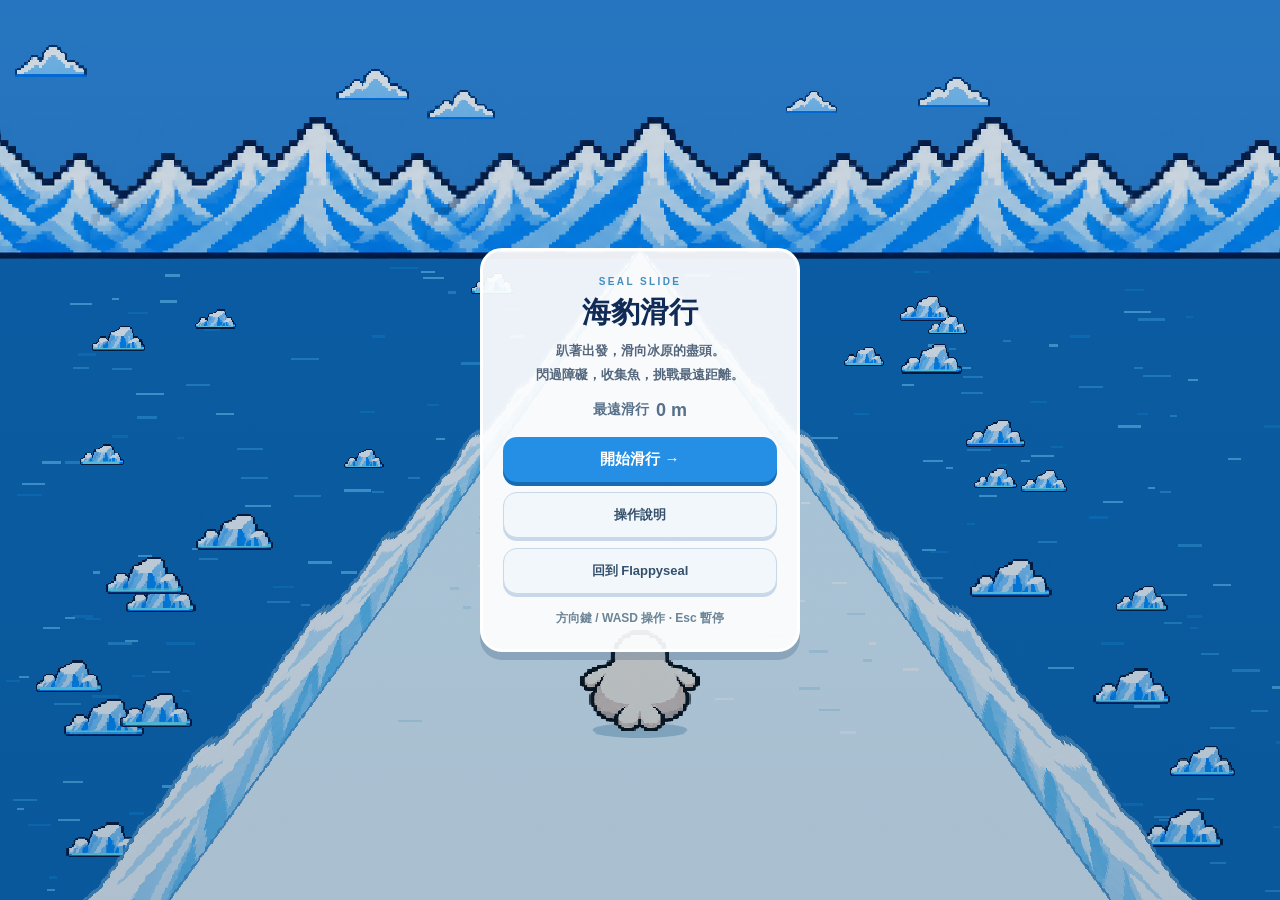
==== seal-slide/index.html @ c9fe53b2 "Release FlappySeal v1.2.0 with Seal Slide" ====
<!doctype html>
<html lang="zh-Hant">
<head>
  <meta charset="UTF-8">
  <meta name="viewport" content="width=device-width, initial-scale=1, viewport-fit=cover">
  <meta name="theme-color" content="#267cce">
  <meta http-equiv="Content-Security-Policy" content="default-src 'self'; script-src 'self'; style-src 'self'; img-src 'self'; connect-src 'none'; object-src 'none'; base-uri 'none'">
  <title>海豹滑行 · Seal Slide</title>
  <link rel="stylesheet" href="style.css?v=slide-hud-19">
</head>
<body class="slide-page">
  <main id="slide-host" aria-label="海豹滑行遊戲"></main>
  <script src="core.js?v=slide-hud-19"></script>
  <script src="slide.js?v=slide-hud-19"></script>
  <script src="standalone.js"></script>
</body>
</html>
---- seal-slide/style.css ----
.slide-page { margin:0; background:#123c6c; overflow:hidden; }
.slide-page #slide-host { width:100%; height:100dvh; }
.game-wrap.slide-active > :not(.seal-slide) { visibility:hidden; }
.seal-slide, .seal-slide * { box-sizing:border-box; }
.seal-slide { position:absolute; inset:0; z-index:10; isolation:isolate; overflow:hidden; background:#2581d8; touch-action:none; color:#102b55; font-family:'Nunito','Noto Sans TC',sans-serif; }
.seal-slide[hidden], .seal-slide [hidden] { display:none!important; }
.seal-slide canvas { display:block; width:100%; height:100%; image-rendering:pixelated; }
.slide-hud { position:absolute; top:max(14px,env(safe-area-inset-top)); left:50%; transform:translateX(-50%); width:calc(100% - 28px); max-width:680px; display:grid; grid-template-columns:1fr 1.5fr 1fr; align-items:start; gap:8px; pointer-events:none; }
.slide-vitals { display:flex; align-items:flex-start; flex-direction:column; gap:7px; }
.slide-panel { background:#102b55df; border:2px solid #fff; box-shadow:0 3px 0 #102b5550; padding:7px 11px; border-radius:11px; color:#fff; font-weight:900; }
.slide-vitals .slide-panel { display:flex; gap:8px; align-items:center; font-size:19px; min-width:92px; }
.slide-icon { font-size:24px; line-height:1; color:#ff766c; text-shadow:2px 2px #7d3040; }
.slide-fish-icon { color:#ffb084; font-size:21px; text-shadow:none; }
.seal-slide canvas.slide-fish-icon { width:27px; height:19px; flex:none; }
.slide-speed-control { margin:0 0 18px; padding:12px; border:1px solid #c8d8e8; border-radius:12px; background:#f2f7fc; text-align:left; }
.slide-speed-control label { display:flex; justify-content:space-between; gap:8px; font-size:13px; font-weight:900; color:#35516b; }
.slide-speed-control output { color:#176bb2; white-space:nowrap; }
.slide-speed-control input { display:block; width:100%; margin:11px 0 8px; accent-color:#258fe5; cursor:pointer; }
.slide-speed-control small { display:block; color:#6c8496; font-size:10px; line-height:1.6; }
.slide-distance { text-align:center; padding:0 4px; background:none; border:0; box-shadow:none; text-shadow:0 2px 0 #123460; }
.slide-distance strong { display:block; font-size:35px; line-height:1.1; white-space:nowrap; }
.slide-distance small { display:block; margin-top:5px; font-size:11px; color:#fff; white-space:nowrap; }
.slide-tools { display:flex; justify-content:flex-end; gap:6px; pointer-events:auto; }
.seal-slide button { cursor:pointer; font:inherit; color:inherit; -webkit-tap-highlight-color:transparent; }
.slide-tools button { position:relative; width:36px; height:36px; padding:0; background:#102b55df; border:2px solid #fff; border-radius:11px; color:#fff; font-size:19px; font-weight:900; box-shadow:0 3px 0 #102b5550; }
.slide-tools .slide-sound { width:36px; font-size:18px; }
.slide-sound[aria-pressed="true"] { background:#176bb2; }
.slide-sound[aria-pressed="false"]::after { content:""; position:absolute; width:20px; height:2px; background:currentColor; left:6px; top:15px; transform:rotate(-45deg); }
.seal-slide button:focus-visible, .seal-slide a:focus-visible { outline:3px solid #176bb2; outline-offset:4px; }
.slide-modal { position:absolute; inset:0; display:grid; place-items:center; padding:20px; background:linear-gradient(#073b6630,#073b6650); overflow:auto; }
.slide-card { width:min(100%,320px); margin:auto; padding:25px 20px 19px; text-align:center; background:#ffffffeb; border:3px solid #fff; border-radius:22px; box-shadow:0 8px 0 #14396235; }
.slide-eyebrow { color:#438ec0; font-size:10px; font-weight:900; letter-spacing:.24em; }
.slide-card h1 { margin:8px 0 9px; color:#102b55; font-size:29px; line-height:1.2; font-weight:900; }
.slide-card p { margin:0 0 14px; font-size:13px; color:#53667c; line-height:1.8; font-weight:700; }
.slide-card .slide-best { display:flex; justify-content:center; align-items:center; gap:7px; margin:0 0 16px; padding:0; color:#58718a; font-size:14px; font-weight:900; }
.slide-best strong { color:inherit; font-size:18px; font-weight:900; }
.slide-actions { display:grid; gap:10px; }
.slide-actions button { width:100%; border:0; border-radius:14px; background:#258fe5; color:#fff; padding:13px 16px; font-size:15px; font-weight:900; box-shadow:0 4px 0 #176bb2; }
.slide-actions button.secondary { background:#f2f7fc; color:#35516b; border:1px solid #c8d8e8; box-shadow:0 3px 0 #c8d8e8; font-size:13px; }
.slide-actions button:active { transform:translateY(3px); box-shadow:0 1px 0 #176bb2; }
.slide-card .slide-footnote { margin:14px 0 0; font-size:12px; color:#6c8496; font-weight:700; }
.slide-card .slide-result { color:#102b55; font-size:40px; font-weight:900; margin:12px 0; }
.slide-instructions { display:grid; grid-template-columns:1fr 1fr; gap:8px; margin:20px 0; text-align:left; }
.slide-instructions div { background:#e1f3ff; border:1px solid #c8d8e8; border-radius:10px; padding:10px; font-size:12px; line-height:1.8; color:#53667c; }
.slide-instructions b { display:block; color:#176bb2; }
.slide-toast { position:absolute; left:50%; bottom:max(22px,env(safe-area-inset-bottom)); transform:translateX(-50%); width:max-content; max-width:calc(100% - 30px); padding:12px 18px; background:#ffffffeb; border:3px solid #fff; border-radius:14px; box-shadow:0 4px 0 #14396235; color:#53667c; text-align:center; font-size:13px; font-weight:800; line-height:1.7; pointer-events:none; }
.slide-toast strong { display:block; font-size:18px; color:#102b55; }
.slide-toast small { display:block; color:#6c8496; font-size:11px; }
.slide-live { position:absolute; width:1px; height:1px; overflow:hidden; clip-path:inset(50%); }
@media(max-width:390px) { .slide-hud { gap:5px; width:calc(100% - 20px); }.slide-panel { padding:6px 7px; }.slide-vitals .slide-panel { font-size:16px; min-width:75px; }.slide-tools { gap:4px; }.slide-distance small { font-size:9px; } }
@media(max-height:500px) { .slide-card { padding:15px 22px; width:min(100%,360px); }.slide-card h1 { font-size:25px; margin:6px 0; }.slide-card p { margin:6px 0 10px; }.slide-card .slide-best { margin:10px 0; padding:7px; }.slide-actions { gap:6px; }.slide-actions button { padding:8px; }.slide-card .slide-footnote { margin-top:10px; }.slide-instructions { margin:10px 0; }.slide-toast { bottom:10px; padding:6px 16px; } }
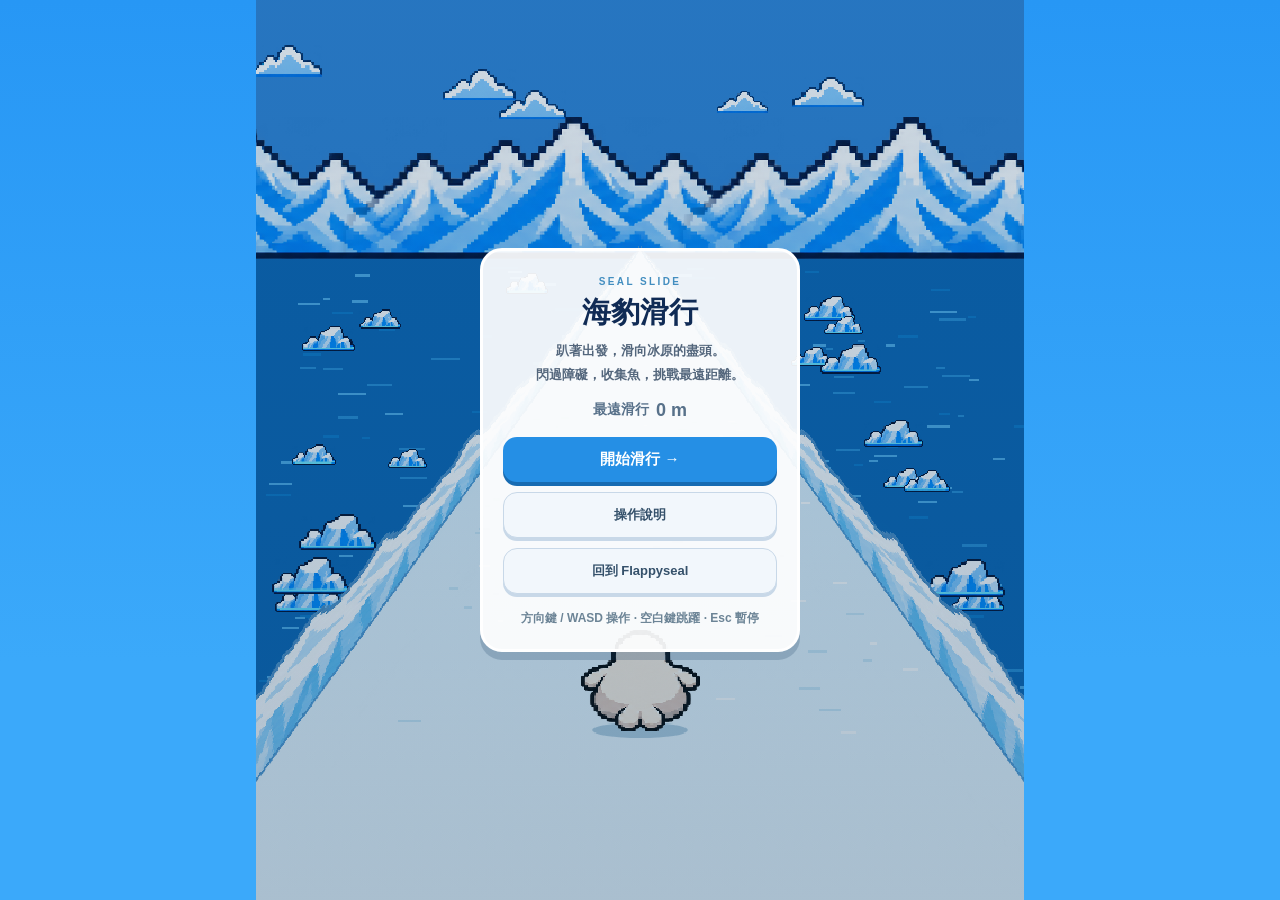
==== commit 98465ad7: "Release FlappySeal v1.2.1" ====
--- a/seal-slide/index.html
+++ b/seal-slide/index.html
@@ -6,12 +6,12 @@
   <meta name="theme-color" content="#267cce">
   <meta http-equiv="Content-Security-Policy" content="default-src 'self'; script-src 'self'; style-src 'self'; img-src 'self'; connect-src 'none'; object-src 'none'; base-uri 'none'">
   <title>海豹滑行 · Seal Slide</title>
-  <link rel="stylesheet" href="style.css?v=slide-hud-19">
+  <link rel="stylesheet" href="style.css?v=release-1.2.1">
 </head>
 <body class="slide-page">
   <main id="slide-host" aria-label="海豹滑行遊戲"></main>
-  <script src="core.js?v=slide-hud-19"></script>
-  <script src="slide.js?v=slide-hud-19"></script>
+  <script src="core.js?v=release-1.2.1"></script>
+  <script src="slide.js?v=release-1.2.1"></script>
   <script src="standalone.js"></script>
 </body>
 </html>
--- a/seal-slide/style.css
+++ b/seal-slide/style.css
@@ -1,5 +1,5 @@
-.slide-page { margin:0; background:#123c6c; overflow:hidden; }
-.slide-page #slide-host { width:100%; height:100dvh; }
+.slide-page { margin:0; background:linear-gradient(#2797f5,#3ba9fa 73.4375%,#3ba9fa); overflow:hidden; }
+.slide-page #slide-host { position:relative; width:100%; max-width:768px; height:100dvh; margin-inline:auto; }
 .game-wrap.slide-active > :not(.seal-slide) { visibility:hidden; }
 .seal-slide, .seal-slide * { box-sizing:border-box; }
 .seal-slide { position:absolute; inset:0; z-index:10; isolation:isolate; overflow:hidden; background:#2581d8; touch-action:none; color:#102b55; font-family:'Nunito','Noto Sans TC',sans-serif; }
